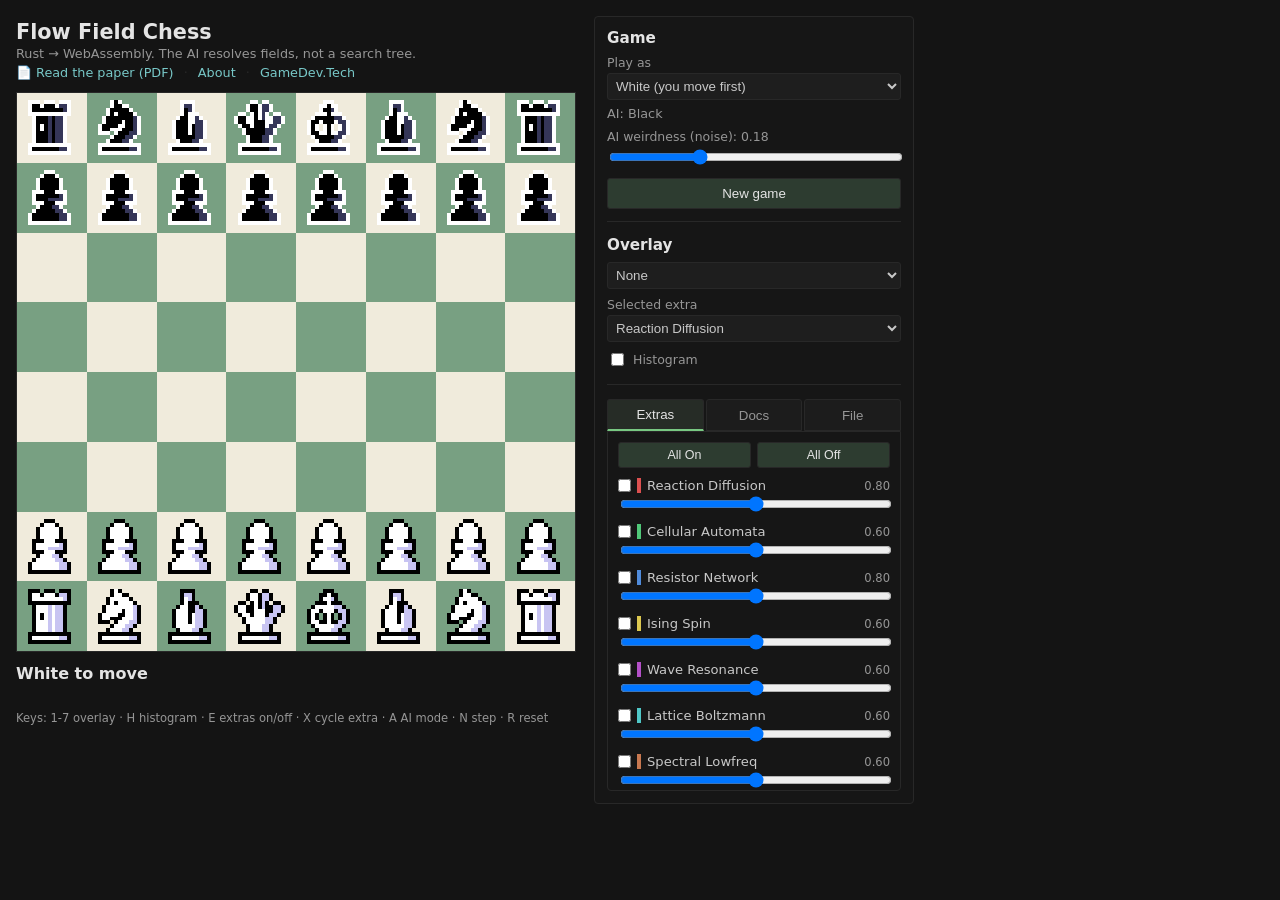
==== web/index.html @ 58d381cf "Initial public release: FFCE Web — Flow Field Chess Rust/WASM flow-field chess engine + thin browser" ====
<!DOCTYPE html>
<html lang="en">
<head>
  <meta charset="UTF-8" />
  <meta name="viewport" content="width=device-width, initial-scale=1.0" />
  <title>FFCE — Flow Field Chess</title>
  <link rel="stylesheet" href="style.css" />
</head>
<body>
  <div class="app">
    <div class="left">
      <h1>Flow Field Chess</h1>
      <p class="subtitle">Rust → WebAssembly. The AI resolves fields, not a search tree.</p>
      <p class="links">
        <a href="../paper/flow-field-chess.pdf" target="_blank" rel="noopener">📄 Read the paper (PDF)</a>
        <span class="sep">·</span>
        <a href="../">About</a>
        <span class="sep">·</span>
        <a href="/">GameDev.Tech</a>
      </p>
      <div class="board-wrap">
        <div id="board" aria-label="chess board"></div>
        <canvas id="overlayCanvas"></canvas>
      </div>
      <div id="turn">Loading…</div>
      <div id="status"></div>
      <div class="keyhelp">Keys: 1-7 overlay · H histogram · E extras on/off · X cycle extra · A AI mode · N step · R reset</div>
    </div>

    <div class="panel">
      <div class="section">
        <h2>Game</h2>
        <label for="side">Play as</label>
        <select id="side">
          <option value="white" selected>White (you move first)</option>
          <option value="black">Black</option>
        </select>
        <div class="ai-mode">AI: <span id="aimode">Black</span></div>
        <label for="noise">AI weirdness (noise): <span id="noiseval">0.18</span></label>
        <input id="noise" type="range" min="0" max="0.6" step="0.02" value="0.18" />
        <button id="newgame">New game</button>
      </div>

      <div class="section">
        <h2>Overlay</h2>
        <select id="overlayMode">
          <option value="0" selected>None</option>
          <option value="1">Net pressure</option>
          <option value="2">Resistance</option>
          <option value="3">Trace</option>
          <option value="4">Attack</option>
          <option value="5">Extras sum</option>
          <option value="6">Selected extra</option>
          <option value="7">Flow</option>
        </select>
        <label for="selExtra">Selected extra</label>
        <select id="selExtra"></select>
        <label class="check"><input id="histToggle" type="checkbox" /> Histogram</label>
      </div>

      <div class="tabs">
        <button class="tab active" data-tab="extras">Extras</button>
        <button class="tab" data-tab="docs">Docs</button>
        <button class="tab" data-tab="file">File</button>
      </div>

      <div class="tabbody">
        <div id="tab-extras" class="tabpane active">
          <div class="extras-buttons">
            <button id="allOn">All On</button>
            <button id="allOff">All Off</button>
          </div>
          <div id="extrasList"></div>
        </div>

        <div id="tab-docs" class="tabpane">
          <select id="docSelect"></select>
          <pre id="docText"></pre>
        </div>

        <div id="tab-file" class="tabpane">
          <p class="filenote">FFCE Web — a faithful Rust/WASM port of the Python
          Flow Field Chess Engine.</p>
          <p class="filenote">Engine: full legal move generation (perft-validated),
          the five core fields (Pressure, Attack, Resistance, Trace, Flow) plus
          the 13 toggleable extra algorithms, scored single-ply.</p>
          <p class="filenote">Click an algorithm name in the Extras tab to read
          its formula in the Docs tab.</p>
          <p class="filenote"><a href="../paper/flow-field-chess.pdf" target="_blank" rel="noopener">Read the full paper (PDF)</a>
          — the concept and its mathematics.</p>
        </div>
      </div>
    </div>
  </div>

  <div id="promo">
    <div class="box">
      <div>Promote to:</div>
      <div class="choices">
        <button data-p="5">Q</button>
        <button data-p="4">R</button>
        <button data-p="3">B</button>
        <button data-p="2">N</button>
      </div>
    </div>
  </div>

  <script src="wasm_inline.js"></script>
  <script type="module" src="main.js"></script>
</body>
</html>
---- web/style.css ----
/* FFCE Web theme — mirrors the pygame GUI (ui.py).
   Board light (240,235,220) / dark (120,160,130); desktop dark chrome. */
:root {
  --light-sq: rgb(240, 235, 220);
  --dark-sq: rgb(120, 160, 130);
  --select: rgb(235, 200, 80);
  --move: rgb(80, 180, 120);
  --capture: rgb(200, 80, 80);
  --lastmove: rgb(80, 120, 200);
  --check: rgb(220, 60, 60);
  --bg: rgb(20, 20, 20);
  --panel: rgb(22, 22, 22);
  --panel-border: rgb(40, 40, 40);
  --header: rgb(228, 228, 228);
  --text: rgb(200, 200, 200);
  --muted: rgb(150, 150, 150);
  --accent: rgb(120, 200, 130);
}

* { box-sizing: border-box; }

body {
  margin: 0;
  background: var(--bg);
  color: var(--text);
  font-family: "Segoe UI", system-ui, Roboto, sans-serif;
  font-size: 14px;
}

.app {
  display: flex;
  gap: 18px;
  padding: 16px;
  align-items: flex-start;
  flex-wrap: wrap;
}

.left { display: flex; flex-direction: column; }
h1 { font-size: 1.3rem; margin: 4px 0 2px; color: var(--header); }
.subtitle { color: var(--muted); font-size: 0.8rem; margin: 0 0 4px; }
.links { font-size: 0.8rem; margin: 0 0 12px; }
.links a { color: rgb(120, 200, 200); text-decoration: none; }
.links a:hover { text-decoration: underline; }
.links .sep { color: var(--panel-border); margin: 0 6px; }

.board-wrap {
  position: relative;
  width: min(82vw, 560px);
  height: min(82vw, 560px);
}

#board {
  display: grid;
  grid-template-columns: repeat(8, 1fr);
  grid-template-rows: repeat(8, 1fr);
  width: 100%;
  height: 100%;
  border: 1px solid var(--panel-border);
}

#overlayCanvas {
  position: absolute;
  inset: 0;
  width: 100%;
  height: 100%;
  pointer-events: none;
}

.cell {
  position: relative;
  display: flex;
  align-items: center;
  justify-content: center;
  cursor: pointer;
  overflow: hidden;
}
.cell.light { background: var(--light-sq); }
.cell.dark { background: var(--dark-sq); }

/* Highlights drawn as inset borders / dots like the pygame version. */
.cell.selected { box-shadow: inset 0 0 0 4px var(--select); }
.cell.lastmove { box-shadow: inset 0 0 0 3px var(--lastmove); }
.cell.check { box-shadow: inset 0 0 0 4px var(--check); }
.cell.target::after,
.cell.capture::after {
  content: "";
  position: absolute;
  left: 50%; top: 50%;
  width: 30%; height: 30%;
  transform: translate(-50%, -50%);
  border-radius: 50%;
  z-index: 3;
}
.cell.target::after { background: var(--move); }
.cell.capture::after { background: var(--capture); }

.piece {
  width: 90%;
  height: 90%;
  z-index: 2;
  pointer-events: none;
  object-fit: contain;
  /* 16x16 pixel-art sprites: scale up with nearest-neighbor, not blur */
  image-rendering: pixelated;
  image-rendering: crisp-edges;
  -ms-interpolation-mode: nearest-neighbor;
}

#turn { font-size: 1rem; font-weight: 600; color: var(--header); margin-top: 12px; }
#status { font-size: 0.9rem; color: var(--accent); min-height: 1.2em; }
.keyhelp { font-size: 0.72rem; color: var(--muted); margin-top: 10px; max-width: 560px; line-height: 1.5; }

/* ---- Right panel -------------------------------------------------------- */
.panel {
  width: 320px;
  background: var(--panel);
  border: 1px solid var(--panel-border);
  border-radius: 4px;
  padding: 12px;
}
.section { margin-bottom: 14px; padding-bottom: 12px; border-bottom: 1px solid var(--panel-border); }
.section h2 { font-size: 0.95rem; margin: 0 0 8px; color: var(--header); }
label { display: block; font-size: 0.78rem; color: var(--muted); margin: 8px 0 3px; }
label.check { display: flex; align-items: center; gap: 6px; cursor: pointer; }
select, input[type="range"] { width: 100%; }
select {
  background: rgb(30, 30, 30);
  color: var(--text);
  border: 1px solid var(--panel-border);
  border-radius: 3px;
  padding: 4px;
}
.ai-mode { font-size: 0.8rem; color: var(--muted); margin-top: 6px; }
button {
  background: rgb(45, 60, 48);
  color: var(--header);
  border: 1px solid var(--panel-border);
  border-radius: 3px;
  padding: 7px 12px;
  cursor: pointer;
}
button:hover { background: rgb(60, 80, 64); }
#newgame { width: 100%; margin-top: 10px; }

/* ---- Tabs --------------------------------------------------------------- */
.tabs { display: flex; gap: 2px; }
.tab {
  flex: 1;
  background: rgb(28, 28, 28);
  border-radius: 3px 3px 0 0;
  padding: 7px 4px;
  color: var(--muted);
}
.tab.active { background: rgb(38, 44, 38); color: var(--header); border-bottom: 2px solid var(--accent); }
.tabbody {
  border: 1px solid var(--panel-border);
  border-radius: 0 0 4px 4px;
  padding: 10px;
  max-height: 360px;
  overflow-y: auto;
}
.tabpane { display: none; }
.tabpane.active { display: block; }

.extras-buttons { display: flex; gap: 6px; margin-bottom: 10px; }
.extras-buttons button { flex: 1; font-size: 0.78rem; padding: 5px; }

.extra-row { margin-bottom: 9px; }
.extra-head { display: flex; align-items: center; gap: 6px; }
.extra-head input[type="checkbox"] { margin: 0; }
.extra-name {
  flex: 1;
  cursor: pointer;
  font-size: 0.82rem;
  color: var(--text);
  border-left: 4px solid transparent;
  padding-left: 6px;
}
.extra-name:hover { color: var(--header); text-decoration: underline; }
.extra-val { font-size: 0.72rem; color: var(--muted); min-width: 34px; text-align: right; }
.extra-row input[type="range"] { margin-top: 3px; }

#docText {
  white-space: pre-wrap;
  font-family: "Consolas", monospace;
  font-size: 0.78rem;
  color: var(--text);
  margin-top: 8px;
  line-height: 1.45;
}
.filenote { font-size: 0.8rem; color: var(--muted); line-height: 1.5; }

/* ---- Promotion modal ---------------------------------------------------- */
#promo {
  position: fixed; inset: 0;
  background: rgba(0, 0, 0, 0.6);
  display: none; align-items: center; justify-content: center; z-index: 20;
}
#promo.show { display: flex; }
#promo .box { background: var(--panel); border: 1px solid var(--panel-border); padding: 18px; border-radius: 6px; text-align: center; color: var(--header); }
#promo .choices { display: flex; gap: 10px; margin-top: 10px; }
#promo button { width: 52px; height: 52px; font-size: 1.2rem; }
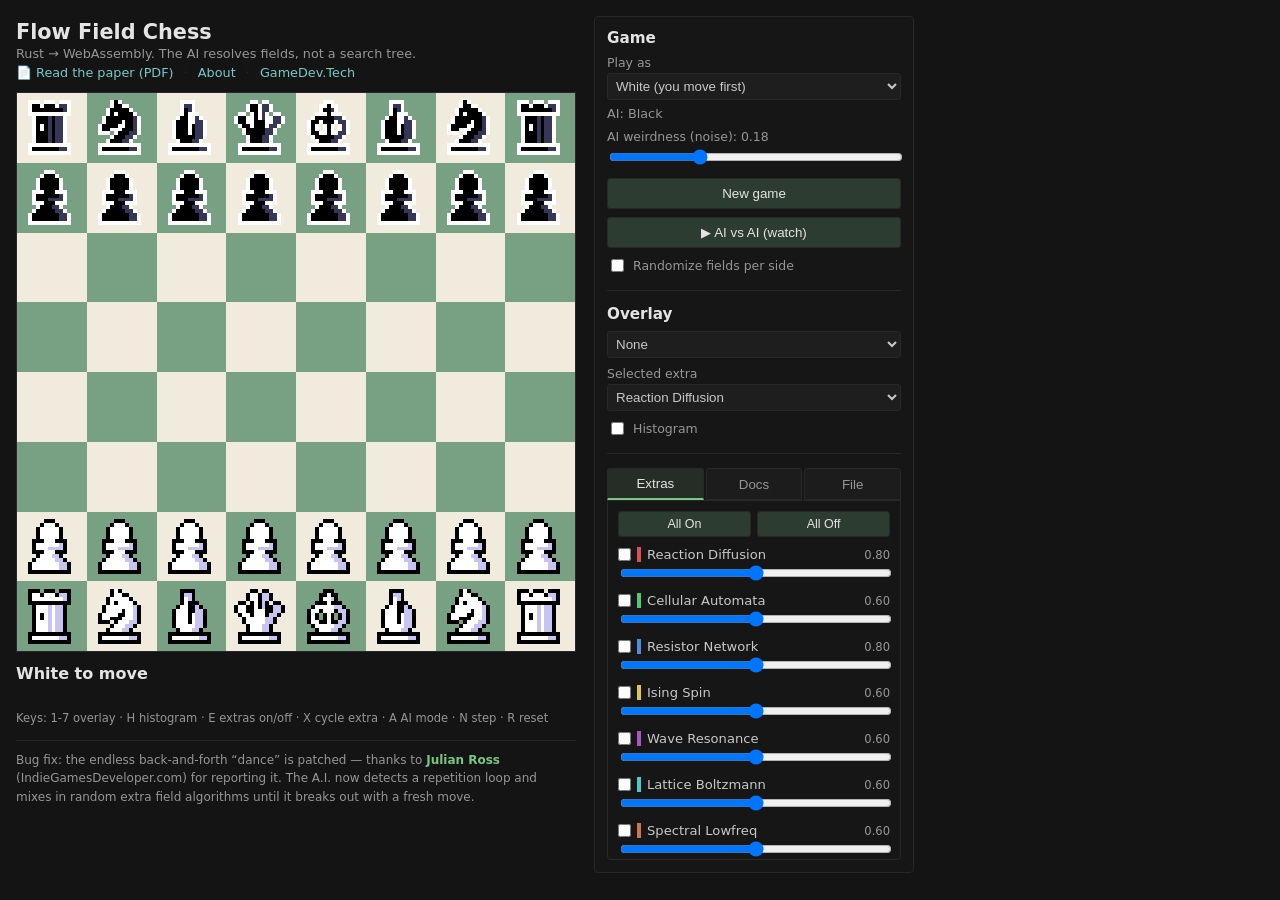
==== commit 3b907ea1: "Loop watchdog: only trigger on a real (threefold) repetition loop; add AI-vs-AI button + per-side fi" ====
--- a/web/index.html
+++ b/web/index.html
@@ -25,6 +25,7 @@
       <div id="turn">Loading…</div>
       <div id="status"></div>
       <div class="keyhelp">Keys: 1-7 overlay · H histogram · E extras on/off · X cycle extra · A AI mode · N step · R reset</div>
+      <p class="credit">Bug fix: the endless back-and-forth &ldquo;dance&rdquo; is patched &mdash; thanks to <b>Julian Ross</b> (IndieGamesDeveloper.com) for reporting it. The A.I. now detects a repetition loop and mixes in random extra field algorithms until it breaks out with a fresh move.</p>
     </div>
 
     <div class="panel">
@@ -39,6 +40,8 @@
         <label for="noise">AI weirdness (noise): <span id="noiseval">0.18</span></label>
         <input id="noise" type="range" min="0" max="0.6" step="0.02" value="0.18" />
         <button id="newgame">New game</button>
+        <button id="selfplay">&#9654; AI vs AI (watch)</button>
+        <label class="check"><input id="randFields" type="checkbox" /> Randomize fields per side</label>
       </div>
 
       <div class="section">
--- a/web/style.css
+++ b/web/style.css
@@ -141,6 +141,9 @@
 }
 button:hover { background: rgb(60, 80, 64); }
 #newgame { width: 100%; margin-top: 10px; }
+#selfplay { width: 100%; margin-top: 8px; }
+.credit { font-size: 0.75rem; color: var(--muted); margin-top: 12px; max-width: 560px; line-height: 1.55; border-top: 1px solid var(--panel-border); padding-top: 10px; }
+.credit b { color: var(--accent); }
 
 /* ---- Tabs --------------------------------------------------------------- */
 .tabs { display: flex; gap: 2px; }
